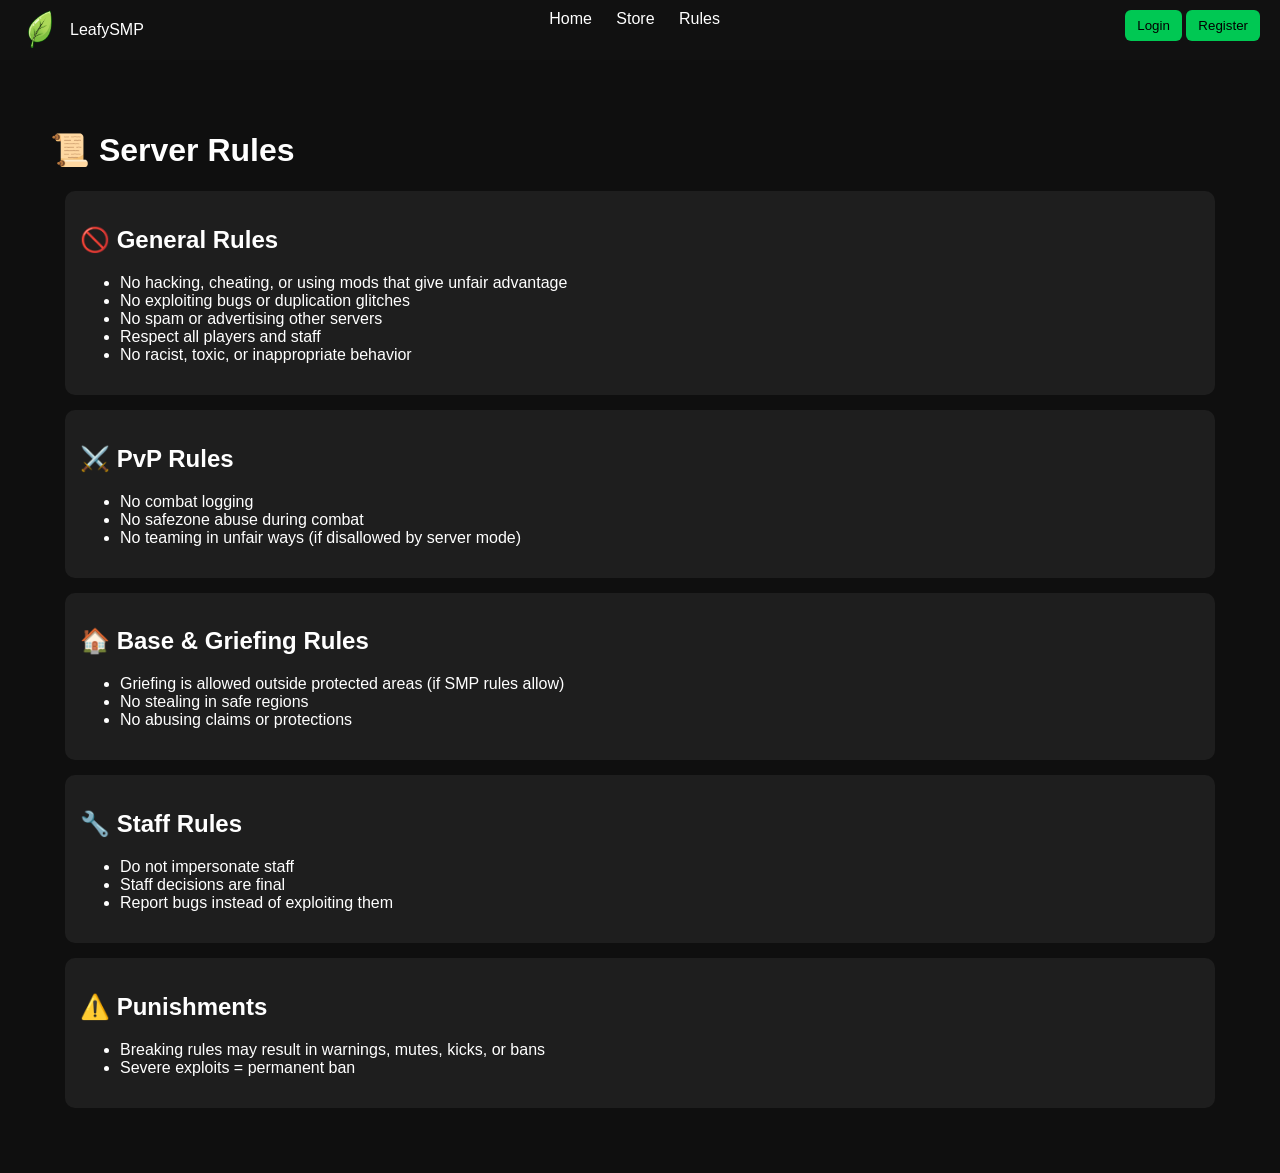
==== rules.html @ 0176250a "Add files via upload" ====
<!DOCTYPE html>
<html>
<head>
  <title>Rules - LeafySMP</title>
  <link rel="stylesheet" href="style.css">
</head>
<body>

<!-- NAVBAR -->
<div class="navbar">

  <div class="left">
    <img src="images/logo.png" class="logo">
    <span>LeafySMP</span>
  </div>

  <div class="center">
    <a href="index.html">Home</a>
    <a href="store.html">Store</a>
    <a href="rules.html">Rules</a>
  </div>

  <div class="right">
    <button onclick="openLogin()">Login</button>
    <button onclick="openRegister()">Register</button>
  </div>

</div>

<!-- PAGE CONTENT -->
<div class="page">

  <h1>📜 Server Rules</h1>

  <div class="rank">
    <h2>🚫 General Rules</h2>
    <ul>
      <li>No hacking, cheating, or using mods that give unfair advantage</li>
      <li>No exploiting bugs or duplication glitches</li>
      <li>No spam or advertising other servers</li>
      <li>Respect all players and staff</li>
      <li>No racist, toxic, or inappropriate behavior</li>
    </ul>
  </div>

  <div class="rank">
    <h2>⚔️ PvP Rules</h2>
    <ul>
      <li>No combat logging</li>
      <li>No safezone abuse during combat</li>
      <li>No teaming in unfair ways (if disallowed by server mode)</li>
    </ul>
  </div>

  <div class="rank">
    <h2>🏠 Base & Griefing Rules</h2>
    <ul>
      <li>Griefing is allowed outside protected areas (if SMP rules allow)</li>
      <li>No stealing in safe regions</li>
      <li>No abusing claims or protections</li>
    </ul>
  </div>

  <div class="rank">
    <h2>🔧 Staff Rules</h2>
    <ul>
      <li>Do not impersonate staff</li>
      <li>Staff decisions are final</li>
      <li>Report bugs instead of exploiting them</li>
    </ul>
  </div>

  <div class="rank">
    <h2>⚠️ Punishments</h2>
    <ul>
      <li>Breaking rules may result in warnings, mutes, kicks, or bans</li>
      <li>Severe exploits = permanent ban</li>
    </ul>
  </div>

</div>

<!-- LOGIN + REGISTER -->
<div class="login-box" id="loginBox">
  <h3>Login</h3>
  <input id="loginName" placeholder="Minecraft Username">
  <input id="loginPass" type="password" placeholder="Password">
  <button onclick="login()">Login</button>
  <button onclick="closeLogin()">Close</button>
</div>

<div class="login-box" id="registerBox">
  <h3>Register</h3>
  <input id="regName" placeholder="Minecraft Username">
  <input id="regPass" type="password" placeholder="Password">
  <button onclick="register()">Create Account</button>
  <button onclick="closeRegister()">Close</button>
</div>

<script src="script.js"></script>

</body>
</html>
---- style.css ----
body {
  margin: 0;
  font-family: Arial;
  background: #0f0f0f;
  color: white;
}

.navbar {
  display: flex;
  justify-content: space-between;
  padding: 10px 20px;
  background: #111;
  position: sticky;
  top: 0;
}

.left {
  display: flex;
  align-items: center;
  gap: 10px;
}

.logo {
  width: 40px;
}

.center a {
  margin: 0 10px;
  color: white;
  text-decoration: none;
}

.right button {
  background: #00c853;
  border: none;
  padding: 8px 12px;
  border-radius: 6px;
}

.hero {
  text-align: center;
  padding: 120px;
}

.ip-box {
  margin-top: 20px;
  display: inline-flex;
  gap: 10px;
  background: #222;
  padding: 10px;
  border-radius: 10px;
}

.page {
  padding: 50px;
}

.rank {
  background: #1e1e1e;
  margin: 15px;
  padding: 15px;
  border-radius: 10px;
}

.login-box {
  display: none;
  position: fixed;
  top: 80px;
  right: 20px;
  background: #1e1e1e;
  padding: 15px;
  border-radius: 10px;
  width: 250px;
}
.login-box {
  display: none;
  position: fixed;
  top: 80px;
  right: 20px;

  width: 260px;
  background: #1e1e1e;

  padding: 15px;
  border-radius: 10px;
}

.login-box input {
  width: 100%;
  margin: 5px 0;
  padding: 8px;
}
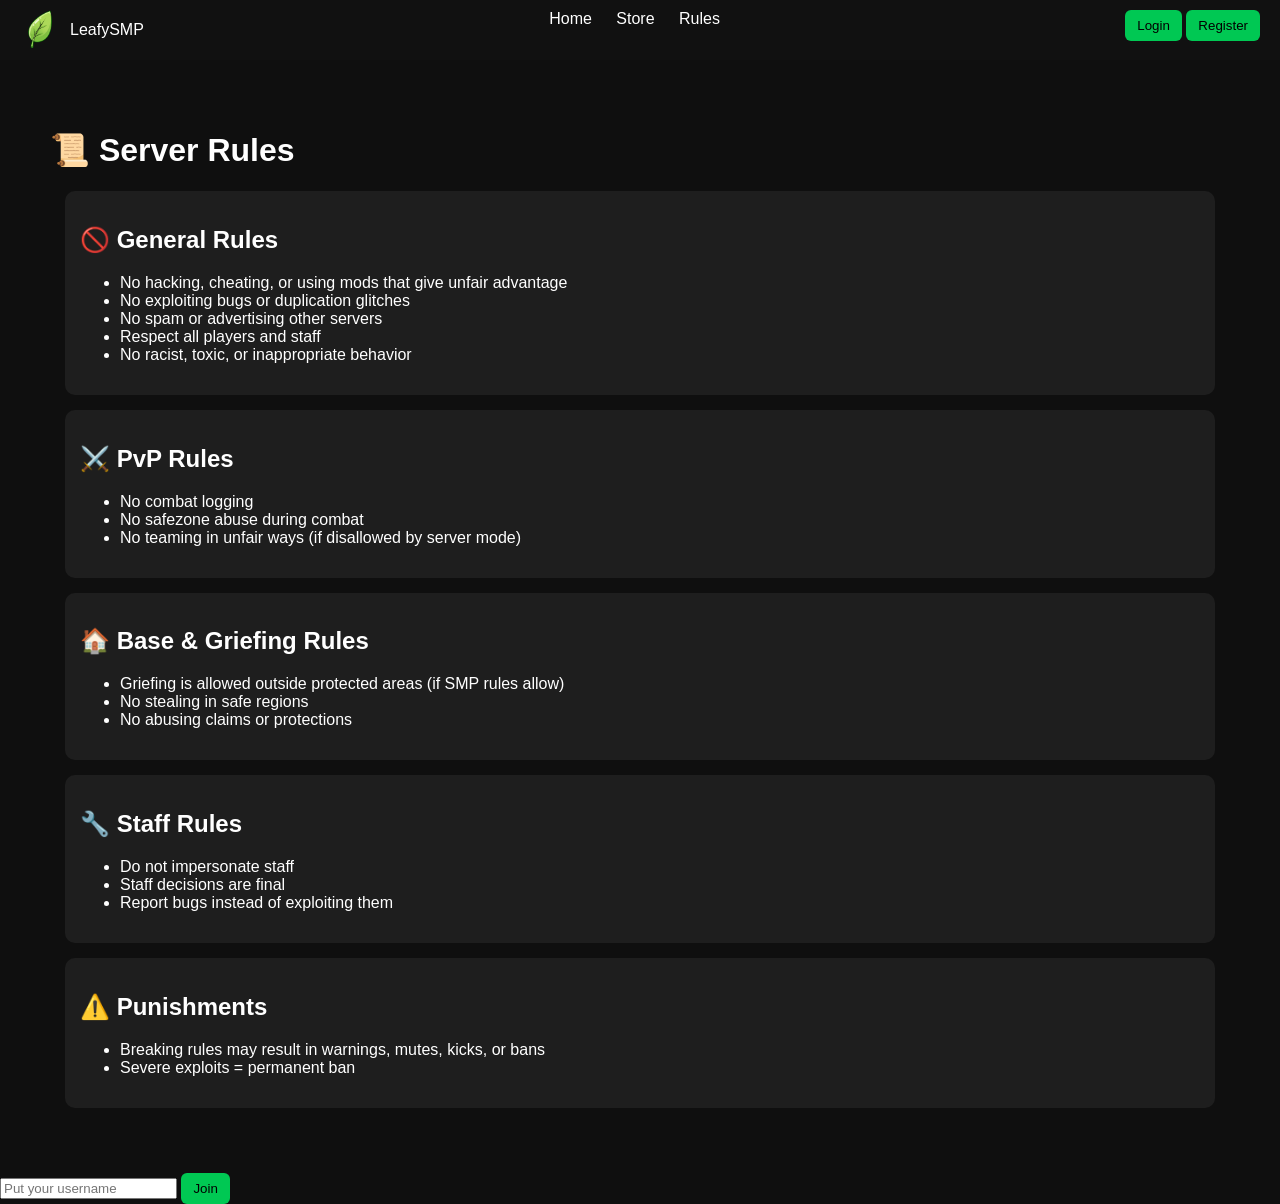
==== commit 4e5eb21b: "Update rules.html" ====
--- a/rules.html
+++ b/rules.html
@@ -80,24 +80,15 @@
 
 </div>
 
-<!-- LOGIN + REGISTER -->
-<div class="login-box" id="loginBox">
-  <h3>Login</h3>
-  <input id="loginName" placeholder="Minecraft Username">
-  <input id="loginPass" type="password" placeholder="Password">
-  <button onclick="login()">Login</button>
-  <button onclick="closeLogin()">Close</button>
-</div>
+<div class="right">
 
-<div class="login-box" id="registerBox">
-  <h3>Register</h3>
-  <input id="regName" placeholder="Minecraft Username">
-  <input id="regPass" type="password" placeholder="Password">
-  <button onclick="register()">Create Account</button>
-  <button onclick="closeRegister()">Close</button>
+  <input id="topUsername" placeholder="Put your username">
+
+  <button onclick="setUser()">Join</button>
+
 </div>
 
 <script src="script.js"></script>
 
 </body>
-</html>+</html>
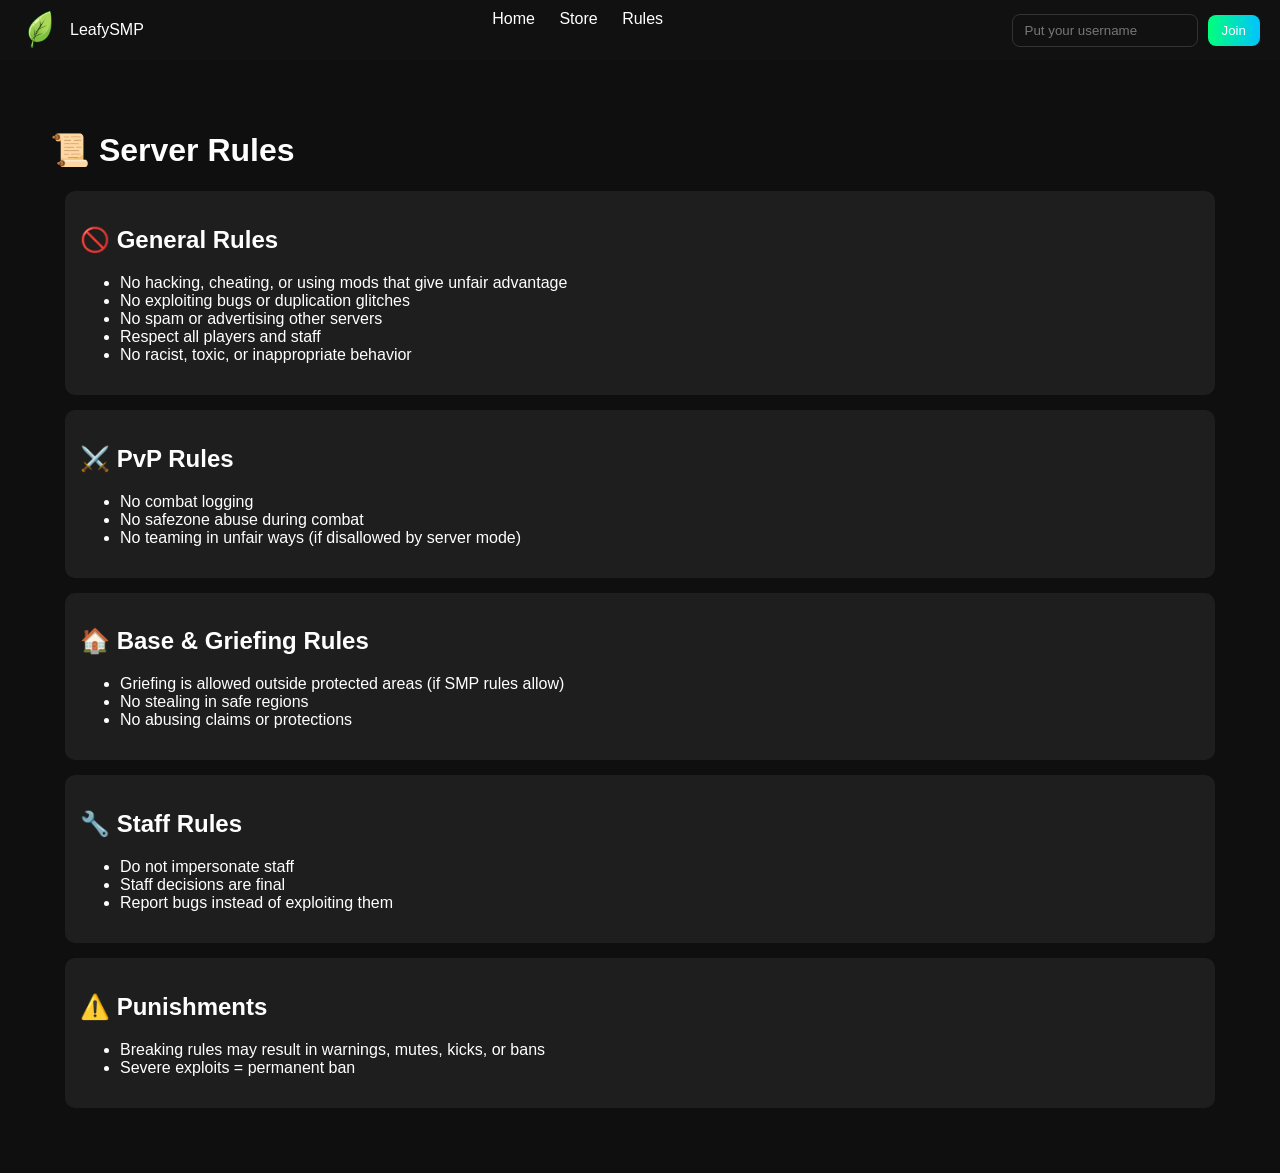
==== commit adb0c23e: "Update rules.html" ====
--- a/rules.html
+++ b/rules.html
@@ -20,10 +20,13 @@
     <a href="rules.html">Rules</a>
   </div>
 
-  <div class="right">
-    <button onclick="openLogin()">Login</button>
-    <button onclick="openRegister()">Register</button>
-  </div>
+<div class="right">
+
+  <input id="topUsername" placeholder="Put your username">
+
+  <button onclick="setUser()">Join</button>
+
+</div>
 
 </div>
 
@@ -80,13 +83,6 @@
 
 </div>
 
-<div class="right">
-
-  <input id="topUsername" placeholder="Put your username">
-
-  <button onclick="setUser()">Join</button>
-
-</div>
 
 <script src="script.js"></script>
 
--- a/style.css
+++ b/style.css
@@ -89,4 +89,32 @@
   width: 100%;
   margin: 5px 0;
   padding: 8px;
-}+}
+.right {
+  display: flex;
+  align-items: center;
+  gap: 10px;
+}
+
+#topUsername {
+  padding: 8px 12px;
+  border-radius: 8px;
+  border: 1px solid #333;
+  background: #111;
+  color: white;
+  outline: none;
+  width: 160px;
+}
+
+#topUsername::placeholder {
+  color: #777;
+}
+
+.right button {
+  background: linear-gradient(90deg, #00ff7b, #00c3ff);
+  border: none;
+  padding: 8px 14px;
+  border-radius: 8px;
+  cursor: pointer;
+  color: white;
+}
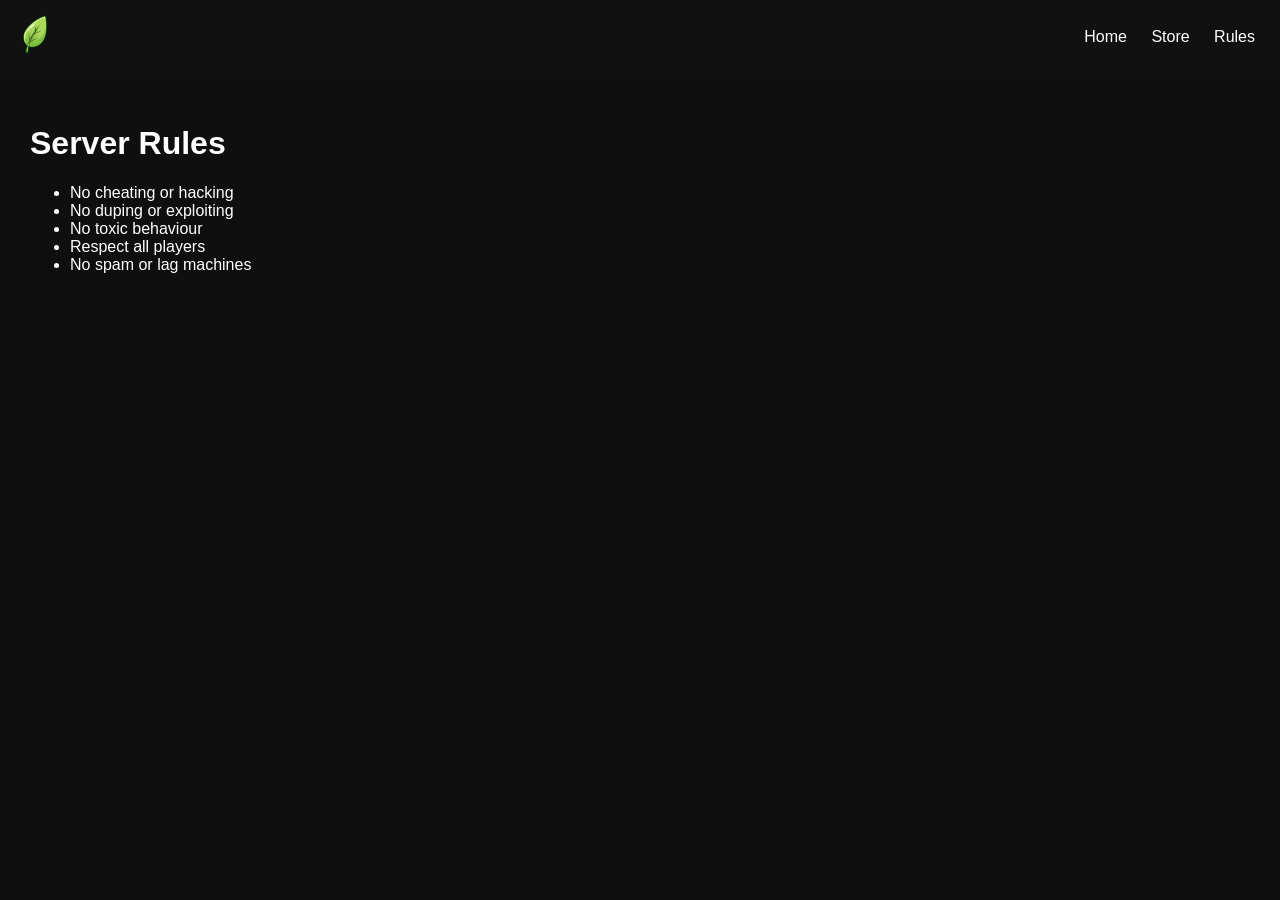
==== commit fa0af6a4: "Update" ====
--- a/rules.html
+++ b/rules.html
@@ -3,88 +3,37 @@
 <head>
   <title>Rules - LeafySMP</title>
   <link rel="stylesheet" href="style.css">
+  <link rel="icon" type="image/png" href="images/logo.png">
 </head>
+
 <body>
 
-<!-- NAVBAR -->
-<div class="navbar">
+<header>
+  <a class="logo" href="index.html">
+    <img src="images/logo.png">
+  </a>
 
-  <div class="left">
-    <img src="images/logo.png" class="logo">
-    <span>LeafySMP</span>
-  </div>
-
-  <div class="center">
+  <nav>
     <a href="index.html">Home</a>
     <a href="store.html">Store</a>
     <a href="rules.html">Rules</a>
-  </div>
+  </nav>
+</header>
 
-<div class="right">
+<main>
 
-  <input id="topUsername" placeholder="Put your username">
+<h1>Server Rules</h1>
 
-  <button onclick="setUser()">Join</button>
+<ul>
+  <li>No cheating or hacking</li>
+  <li>No duping or exploiting</li>
+  <li>No toxic behaviour</li>
+  <li>Respect all players</li>
+  <li>No spam or lag machines</li>
+</ul>
 
-</div>
-
-</div>
-
-<!-- PAGE CONTENT -->
-<div class="page">
-
-  <h1>📜 Server Rules</h1>
-
-  <div class="rank">
-    <h2>🚫 General Rules</h2>
-    <ul>
-      <li>No hacking, cheating, or using mods that give unfair advantage</li>
-      <li>No exploiting bugs or duplication glitches</li>
-      <li>No spam or advertising other servers</li>
-      <li>Respect all players and staff</li>
-      <li>No racist, toxic, or inappropriate behavior</li>
-    </ul>
-  </div>
-
-  <div class="rank">
-    <h2>⚔️ PvP Rules</h2>
-    <ul>
-      <li>No combat logging</li>
-      <li>No safezone abuse during combat</li>
-      <li>No teaming in unfair ways (if disallowed by server mode)</li>
-    </ul>
-  </div>
-
-  <div class="rank">
-    <h2>🏠 Base & Griefing Rules</h2>
-    <ul>
-      <li>Griefing is allowed outside protected areas (if SMP rules allow)</li>
-      <li>No stealing in safe regions</li>
-      <li>No abusing claims or protections</li>
-    </ul>
-  </div>
-
-  <div class="rank">
-    <h2>🔧 Staff Rules</h2>
-    <ul>
-      <li>Do not impersonate staff</li>
-      <li>Staff decisions are final</li>
-      <li>Report bugs instead of exploiting them</li>
-    </ul>
-  </div>
-
-  <div class="rank">
-    <h2>⚠️ Punishments</h2>
-    <ul>
-      <li>Breaking rules may result in warnings, mutes, kicks, or bans</li>
-      <li>Severe exploits = permanent ban</li>
-    </ul>
-  </div>
-
-</div>
-
+</main>
 
 <script src="script.js"></script>
-
 </body>
-</html>
+</html>
--- a/style.css
+++ b/style.css
@@ -5,116 +5,64 @@
   color: white;
 }
 
-.navbar {
+header {
   display: flex;
   justify-content: space-between;
-  padding: 10px 20px;
+  align-items: center;
+  padding: 15px;
   background: #111;
-  position: sticky;
-  top: 0;
 }
 
-.left {
-  display: flex;
-  align-items: center;
-  gap: 10px;
-}
-
-.logo {
+.logo img {
   width: 40px;
 }
 
-.center a {
+nav a {
   margin: 0 10px;
   color: white;
   text-decoration: none;
 }
 
-.right button {
-  background: #00c853;
-  border: none;
-  padding: 8px 12px;
-  border-radius: 6px;
+nav a:hover {
+  color: #00ff7b;
 }
 
-.hero {
-  text-align: center;
-  padding: 120px;
+.right {
+  display: flex;
+  gap: 10px;
 }
 
-.ip-box {
-  margin-top: 20px;
-  display: inline-flex;
-  gap: 10px;
-  background: #222;
-  padding: 10px;
+.right input {
+  padding: 6px;
+  border-radius: 6px;
+  border: none;
+}
+
+.right button {
+  padding: 6px 12px;
+  border: none;
+  border-radius: 6px;
+  background: linear-gradient(90deg, #00ff7b, #00c3ff);
+  color: white;
+  cursor: pointer;
+}
+
+main {
+  padding: 30px;
+}
+
+.card {
+  background: #1a1a1a;
+  padding: 20px;
+  margin: 15px 0;
   border-radius: 10px;
 }
 
-.page {
-  padding: 50px;
-}
-
-.rank {
-  background: #1e1e1e;
-  margin: 15px;
-  padding: 15px;
-  border-radius: 10px;
-}
-
-.login-box {
-  display: none;
-  position: fixed;
-  top: 80px;
-  right: 20px;
-  background: #1e1e1e;
-  padding: 15px;
-  border-radius: 10px;
-  width: 250px;
-}
-.login-box {
-  display: none;
-  position: fixed;
-  top: 80px;
-  right: 20px;
-
-  width: 260px;
-  background: #1e1e1e;
-
-  padding: 15px;
-  border-radius: 10px;
-}
-
-.login-box input {
-  width: 100%;
-  margin: 5px 0;
-  padding: 8px;
-}
-.right {
-  display: flex;
-  align-items: center;
-  gap: 10px;
-}
-
-#topUsername {
-  padding: 8px 12px;
-  border-radius: 8px;
-  border: 1px solid #333;
-  background: #111;
-  color: white;
-  outline: none;
-  width: 160px;
-}
-
-#topUsername::placeholder {
-  color: #777;
-}
-
-.right button {
-  background: linear-gradient(90deg, #00ff7b, #00c3ff);
+.card button {
+  margin-top: 10px;
+  padding: 8px 15px;
   border: none;
-  padding: 8px 14px;
-  border-radius: 8px;
+  border-radius: 6px;
+  background: #00ff7b;
   cursor: pointer;
-  color: white;
-}
+}
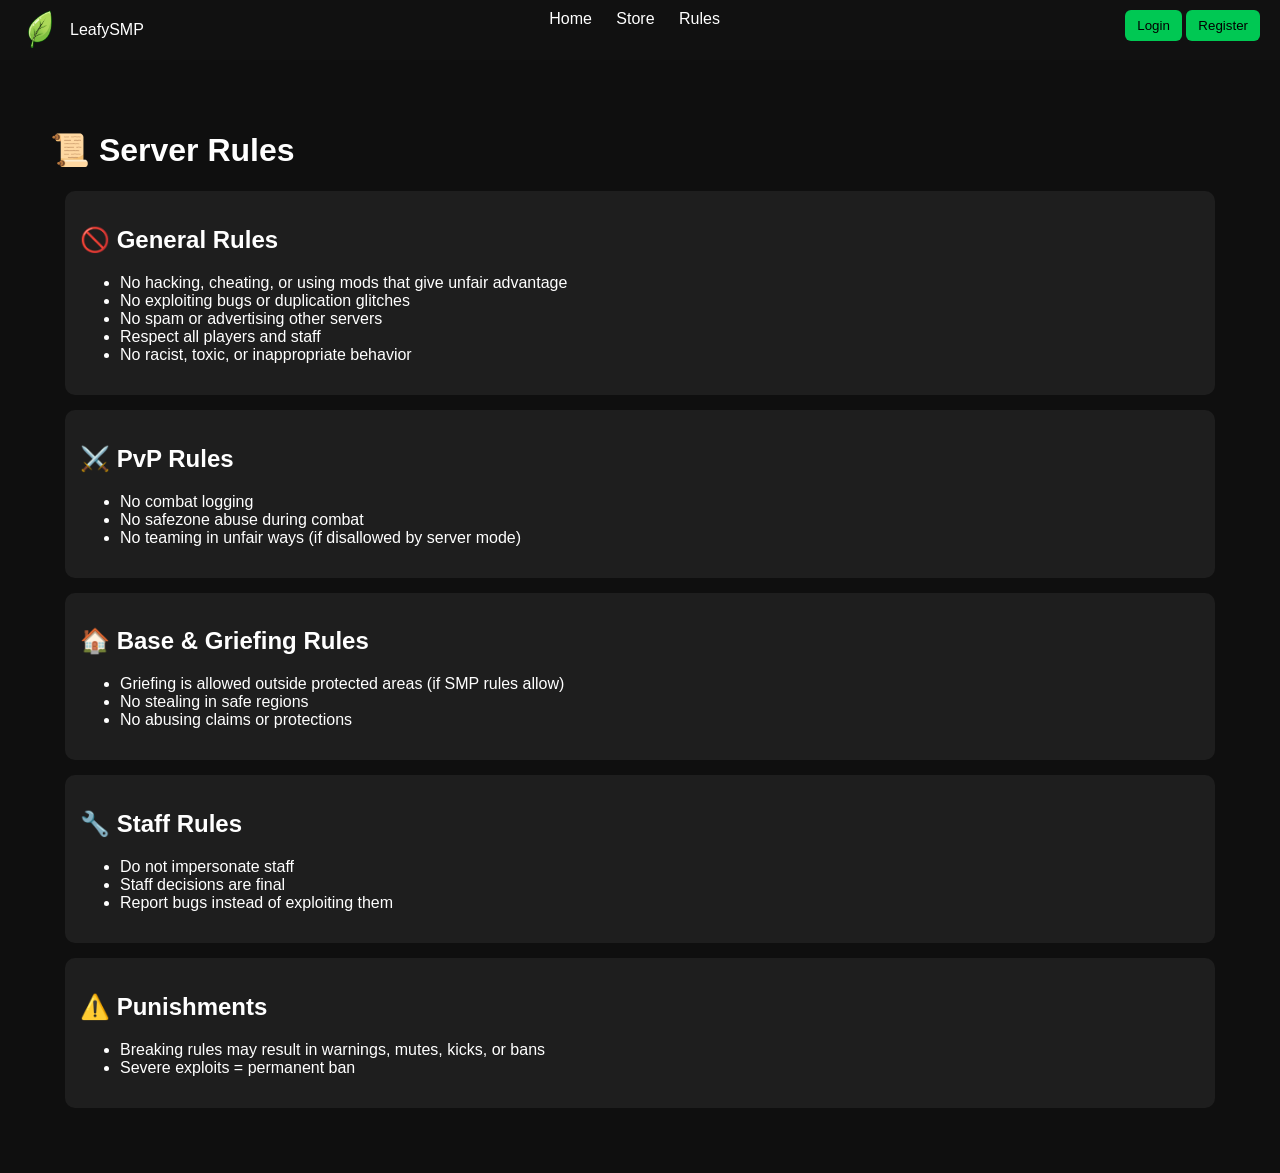
==== commit 38c6d5fe: "Update" ====
--- a/rules.html
+++ b/rules.html
@@ -3,37 +3,101 @@
 <head>
   <title>Rules - LeafySMP</title>
   <link rel="stylesheet" href="style.css">
-  <link rel="icon" type="image/png" href="images/logo.png">
 </head>
-
 <body>
 
-<header>
-  <a class="logo" href="index.html">
-    <img src="images/logo.png">
-  </a>
+<!-- NAVBAR -->
+<div class="navbar">
 
-  <nav>
+  <div class="left">
+    <img src="images/logo.png" class="logo">
+    <span>LeafySMP</span>
+  </div>
+
+  <div class="center">
     <a href="index.html">Home</a>
     <a href="store.html">Store</a>
     <a href="rules.html">Rules</a>
-  </nav>
-</header>
+  </div>
 
-<main>
+  <div class="right">
+    <button onclick="openLogin()">Login</button>
+    <button onclick="openRegister()">Register</button>
+  </div>
 
-<h1>Server Rules</h1>
+</div>
 
-<ul>
-  <li>No cheating or hacking</li>
-  <li>No duping or exploiting</li>
-  <li>No toxic behaviour</li>
-  <li>Respect all players</li>
-  <li>No spam or lag machines</li>
-</ul>
+<!-- PAGE CONTENT -->
+<div class="page">
 
-</main>
+  <h1>📜 Server Rules</h1>
+
+  <div class="rank">
+    <h2>🚫 General Rules</h2>
+    <ul>
+      <li>No hacking, cheating, or using mods that give unfair advantage</li>
+      <li>No exploiting bugs or duplication glitches</li>
+      <li>No spam or advertising other servers</li>
+      <li>Respect all players and staff</li>
+      <li>No racist, toxic, or inappropriate behavior</li>
+    </ul>
+  </div>
+
+  <div class="rank">
+    <h2>⚔️ PvP Rules</h2>
+    <ul>
+      <li>No combat logging</li>
+      <li>No safezone abuse during combat</li>
+      <li>No teaming in unfair ways (if disallowed by server mode)</li>
+    </ul>
+  </div>
+
+  <div class="rank">
+    <h2>🏠 Base & Griefing Rules</h2>
+    <ul>
+      <li>Griefing is allowed outside protected areas (if SMP rules allow)</li>
+      <li>No stealing in safe regions</li>
+      <li>No abusing claims or protections</li>
+    </ul>
+  </div>
+
+  <div class="rank">
+    <h2>🔧 Staff Rules</h2>
+    <ul>
+      <li>Do not impersonate staff</li>
+      <li>Staff decisions are final</li>
+      <li>Report bugs instead of exploiting them</li>
+    </ul>
+  </div>
+
+  <div class="rank">
+    <h2>⚠️ Punishments</h2>
+    <ul>
+      <li>Breaking rules may result in warnings, mutes, kicks, or bans</li>
+      <li>Severe exploits = permanent ban</li>
+    </ul>
+  </div>
+
+</div>
+
+<!-- LOGIN + REGISTER -->
+<div class="login-box" id="loginBox">
+  <h3>Login</h3>
+  <input id="loginName" placeholder="Minecraft Username">
+  <input id="loginPass" type="password" placeholder="Password">
+  <button onclick="login()">Login</button>
+  <button onclick="closeLogin()">Close</button>
+</div>
+
+<div class="login-box" id="registerBox">
+  <h3>Register</h3>
+  <input id="regName" placeholder="Minecraft Username">
+  <input id="regPass" type="password" placeholder="Password">
+  <button onclick="register()">Create Account</button>
+  <button onclick="closeRegister()">Close</button>
+</div>
 
 <script src="script.js"></script>
+
 </body>
 </html>
--- a/style.css
+++ b/style.css
@@ -5,64 +5,88 @@
   color: white;
 }
 
-header {
+.navbar {
   display: flex;
   justify-content: space-between;
-  align-items: center;
-  padding: 15px;
+  padding: 10px 20px;
   background: #111;
+  position: sticky;
+  top: 0;
 }
 
-.logo img {
+.left {
+  display: flex;
+  align-items: center;
+  gap: 10px;
+}
+
+.logo {
   width: 40px;
 }
 
-nav a {
+.center a {
   margin: 0 10px;
   color: white;
   text-decoration: none;
 }
 
-nav a:hover {
-  color: #00ff7b;
+.right button {
+  background: #00c853;
+  border: none;
+  padding: 8px 12px;
+  border-radius: 6px;
 }
 
-.right {
-  display: flex;
-  gap: 10px;
+.hero {
+  text-align: center;
+  padding: 120px;
 }
 
-.right input {
-  padding: 6px;
-  border-radius: 6px;
-  border: none;
-}
-
-.right button {
-  padding: 6px 12px;
-  border: none;
-  border-radius: 6px;
-  background: linear-gradient(90deg, #00ff7b, #00c3ff);
-  color: white;
-  cursor: pointer;
-}
-
-main {
-  padding: 30px;
-}
-
-.card {
-  background: #1a1a1a;
-  padding: 20px;
-  margin: 15px 0;
+.ip-box {
+  margin-top: 20px;
+  display: inline-flex;
+  gap: 10px;
+  background: #222;
+  padding: 10px;
   border-radius: 10px;
 }
 
-.card button {
-  margin-top: 10px;
-  padding: 8px 15px;
-  border: none;
-  border-radius: 6px;
-  background: #00ff7b;
-  cursor: pointer;
+.page {
+  padding: 50px;
+}
+
+.rank {
+  background: #1e1e1e;
+  margin: 15px;
+  padding: 15px;
+  border-radius: 10px;
+}
+
+.login-box {
+  display: none;
+  position: fixed;
+  top: 80px;
+  right: 20px;
+  background: #1e1e1e;
+  padding: 15px;
+  border-radius: 10px;
+  width: 250px;
+}
+.login-box {
+  display: none;
+  position: fixed;
+  top: 80px;
+  right: 20px;
+
+  width: 260px;
+  background: #1e1e1e;
+
+  padding: 15px;
+  border-radius: 10px;
+}
+
+.login-box input {
+  width: 100%;
+  margin: 5px 0;
+  padding: 8px;
 }
